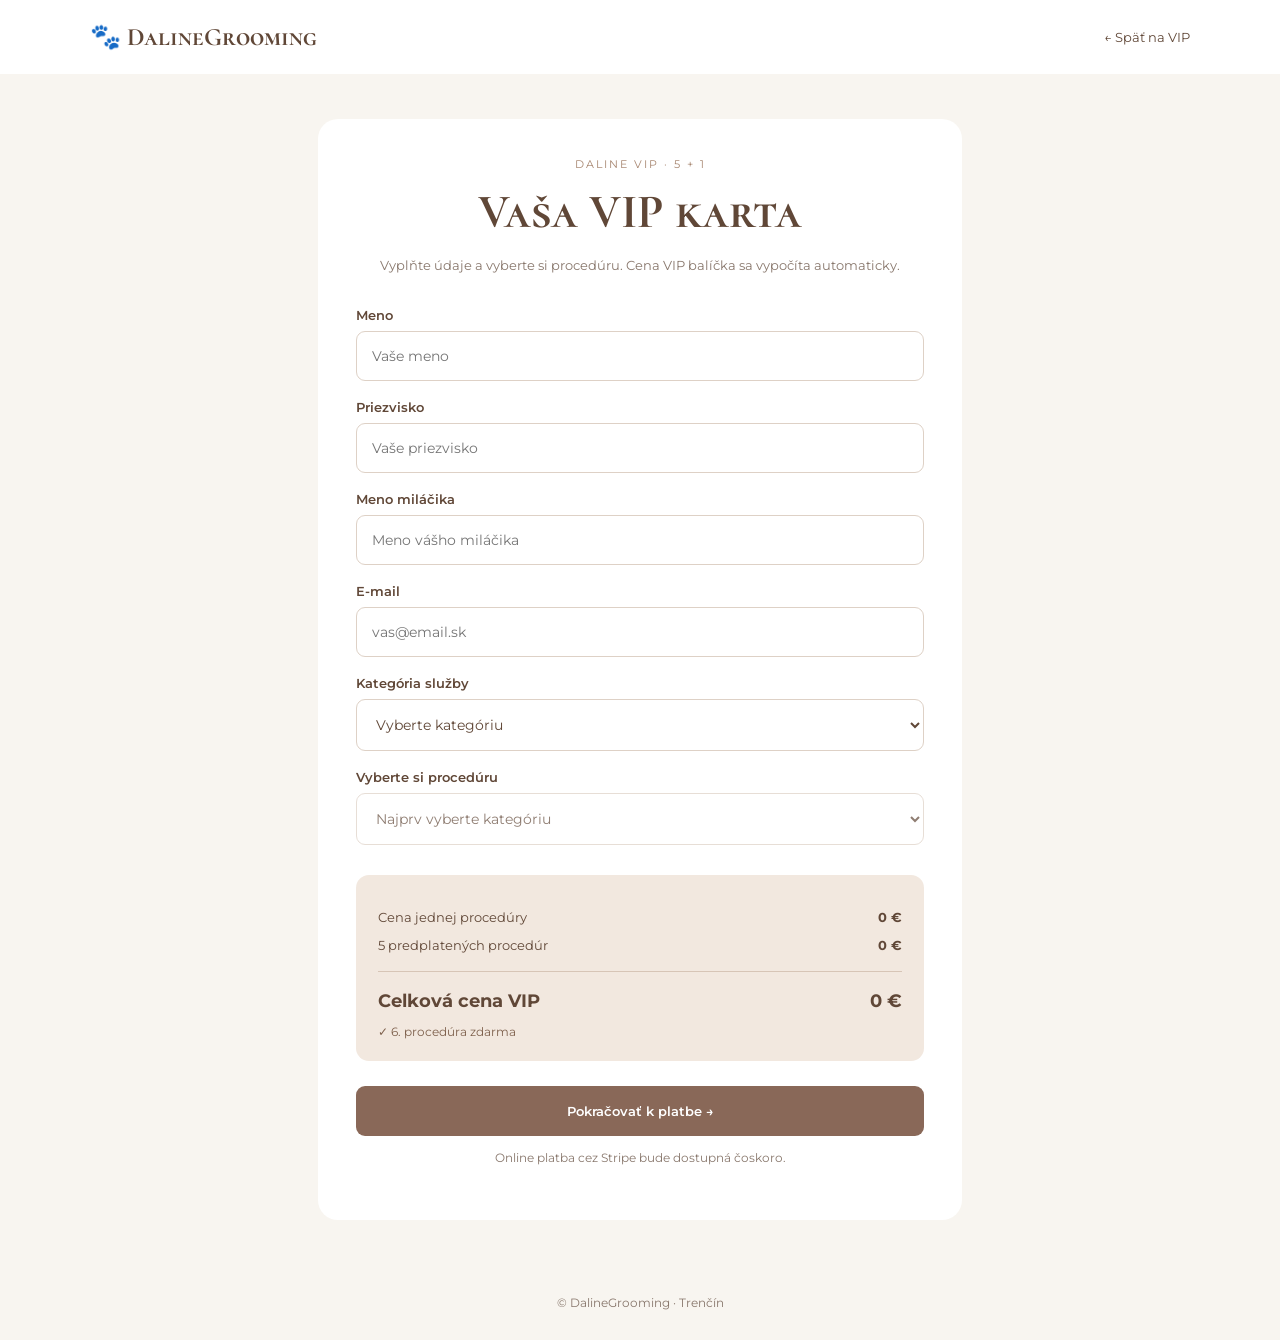
==== daline-vip-payment.html @ b9f5e834 "Add Daline VIP and Stripe checkout" ====
<!doctype html>

<html lang="sk">
  <head>
    <meta charset="UTF-8" />

    <meta name="viewport" content="width=device-width, initial-scale=1.0" />

    <title>VIP objednávka | DalineGrooming</title>

    <link
      href="https://fonts.googleapis.com/css2?family=Cormorant+SC:wght@500;600;700&family=Montserrat:wght@400;500;600;700&display=swap"
      rel="stylesheet"
    />

    <style>
      * {
        box-sizing: border-box;
      }

      body {
        margin: 0;

        background: #f8f5f0;

        color: #604737;

        font-family: Montserrat, sans-serif;
      }

      header {
        padding: 22px 7%;

        background: white;

        display: flex;

        justify-content: space-between;

        align-items: center;
      }

      .logo {
        font-family: "Cormorant SC", serif;

        font-size: 25px;

        font-weight: 700;

        text-decoration: none;

        color: #604737;
      }

      .back {
        color: #604737;

        text-decoration: none;

        font-size: 13px;
      }

      main {
        max-width: 680px;

        margin: 45px auto;

        padding: 0 18px;
      }

      .form-card {
        background: white;

        border-radius: 20px;

        padding: 38px;
      }

      .eyebrow {
        color: #a78670;

        font-size: 11px;

        letter-spacing: 2px;

        text-align: center;
      }

      h1 {
        font-family: "Cormorant SC", serif;

        font-size: 48px;

        text-align: center;

        margin: 12px 0;
      }

      .intro {
        text-align: center;

        color: #88776c;

        font-size: 13px;

        line-height: 1.8;

        margin-bottom: 30px;
      }

      label {
        display: block;

        font-size: 13px;

        font-weight: 600;

        margin: 18px 0 8px;
      }

      input,
      select {
        width: 100%;

        padding: 15px;

        border: 1px solid #ded1c6;

        border-radius: 9px;

        background: white;

        color: #604737;

        font-family: inherit;

        font-size: 14px;
      }

      input:focus,
      select:focus {
        outline: 2px solid #a78670;

        outline-offset: 1px;
      }

      .summary {
        background: #f2e8df;

        padding: 22px;

        border-radius: 13px;

        margin-top: 30px;
      }

      .summary-row {
        display: flex;

        justify-content: space-between;

        gap: 15px;

        margin: 12px 0;

        font-size: 13px;
      }

      .summary hr {
        border: 0;

        border-top: 1px solid #d7c5b6;

        margin: 18px 0;
      }

      .total {
        font-weight: 700;

        font-size: 18px;
      }

      .free {
        color: #7e604c;

        font-size: 12px;

        margin-bottom: 0;
      }

      button {
        width: 100%;

        background: #896858;

        color: white;

        padding: 17px;

        border: 0;

        border-radius: 9px;

        font-family: inherit;

        font-weight: 600;

        cursor: pointer;

        margin-top: 25px;
      }

      button:hover {
        background: #705344;
      }

      .note {
        font-size: 12px;

        color: #88776c;

        line-height: 1.7;

        text-align: center;
      }

      .message {
        font-size: 13px;

        line-height: 1.6;

        text-align: center;

        color: #604737;
      }

      footer {
        text-align: center;

        padding: 30px;

        font-size: 12px;

        color: #88776c;
      }

      @media (max-width: 600px) {
        .form-card {
          padding: 24px 20px;
        }

        h1 {
          font-size: 39px;
        }

        .back {
          font-size: 11px;
        }
      }
    </style>
  </head>

  <body>
    <header>
      <a class="logo" href="index.html">🐾 DalineGrooming</a>

      <a class="back" href="daline-vip.html">← Späť na VIP</a>
    </header>

    <main>
      <section class="form-card">
        <div class="eyebrow">DALINE VIP · 5 + 1</div>

        <h1>Vaša VIP karta</h1>

        <p class="intro">
          Vyplňte údaje a vyberte si procedúru. Cena VIP balíčka sa vypočíta
          automaticky.
        </p>

        <form id="vipForm">
          <label for="firstName">Meno</label>

          <input
            id="firstName"
            name="firstName"
            type="text"
            placeholder="Vaše meno"
            autocomplete="given-name"
            required
          />

          <label for="lastName">Priezvisko</label
          ><input
            id="lastName"
            name="lastName"
            type="text"
            placeholder="Vaše priezvisko"
            autocomplete="family-name"
            required
          />

          <label for="petName">Meno miláčika</label>

          <input
            id="petName"
            name="petName"
            type="text"
            placeholder="Meno vášho miláčika"
            required
          />

          <label for="email">E-mail</label>

          <input
            id="email"
            name="email"
            type="email"
            placeholder="vas@email.sk"
            autocomplete="email"
            required
          />

          <label for="category">Kategória služby</label>

          <select id="category" required>
            <option value="">Vyberte kategóriu</option>

            <option value="grooming">Komplexný grooming</option>

            <option value="bathing">Kúpanie a starostlivosť</option>

            <option value="hygiene">Hygienický balíček</option>

            <option value="brushing">Vyčesávanie srsti</option>

            <option value="cats">Služby pre mačky</option>
          </select>

          <label for="service">Vyberte si procedúru</label>

          <select id="service" required disabled>
            <option value="">Najprv vyberte kategóriu</option>
          </select>

          <div class="summary">
            <div class="summary-row">
              <span>Cena jednej procedúry</span>

              <strong id="unitPrice">0 €</strong>
            </div>

            <div class="summary-row">
              <span>5 predplatených procedúr</span>

              <strong id="fivePrice">0 €</strong>
            </div>

            <hr />

            <div class="summary-row total">
              <span>Celková cena VIP</span>

              <span id="totalPrice">0 €</span>
            </div>

            <p class="free">✓ 6. procedúra zdarma</p>
          </div>

          <button type="submit">Pokračovať k platbe →</button>

          <p class="note">Online platba cez Stripe bude dostupná čoskoro.</p>

          <p class="message" id="status" role="status"></p>
        </form>
      </section>
    </main>

    <footer>© DalineGrooming · Trenčín</footer>

    <script>
      // Ceny podľa aktuálneho cenníka DalineGrooming.

      const services = {
        grooming: [
          { id: "groom-small", name: "Malý pes", price: 35 },

          { id: "groom-medium", name: "Stredný pes", price: 45 },

          { id: "groom-large", name: "Veľký pes", price: 60 },
        ],

        bathing: [
          { id: "bath-small", name: "Malý pes", price: 20 },

          { id: "bath-medium", name: "Stredný pes", price: 30 },

          { id: "bath-large", name: "Veľký pes", price: 40 },
        ],

        hygiene: [
          { id: "hygiene-small", name: "Malý pes", price: 25 },

          { id: "hygiene-medium", name: "Stredný pes", price: 35 },

          { id: "hygiene-large", name: "Veľký pes", price: 45 },
        ],

        brushing: [
          { id: "brush-small", name: "Malý pes", price: 15 },

          { id: "brush-medium", name: "Stredný pes", price: 20 },

          { id: "brush-large", name: "Veľký pes", price: 35 },
        ],

        cats: [
          { id: "cat-shedding", name: "Expresné pĺznutie", price: 40 },

          { id: "cat-brushing", name: "Vyčesávanie", price: 20 },

          { id: "cat-nails", name: "Strihanie pazúrikov", price: 5 },

          { id: "cat-grooming", name: "Komplexný grooming", price: 35 },
        ],
      };

      const category = document.getElementById("category");

      const service = document.getElementById("service");

      const unitPrice = document.getElementById("unitPrice");

      const fivePrice = document.getElementById("fivePrice");

      const totalPrice = document.getElementById("totalPrice");

      const status = document.getElementById("status");

      function updatePrice() {
        const items = services[category.value] || [];

        const selected = items.find((item) => item.id === service.value);

        const price = selected ? selected.price : 0;

        unitPrice.textContent = price + " €";

        fivePrice.textContent = price * 5 + " €";

        totalPrice.textContent = price * 5 + " €";
      }

      category.addEventListener("change", function () {
        const items = services[category.value] || [];

        service.innerHTML = "";

        const placeholder = document.createElement("option");

        placeholder.value = "";

        placeholder.textContent = "Vyberte procedúru";

        service.appendChild(placeholder);

        items.forEach((item) => {
          const option = document.createElement("option");

          option.value = item.id;

          option.textContent = item.name + " — " + item.price + " €";

          service.appendChild(option);
        });

        service.disabled = items.length === 0;

        updatePrice();

        status.textContent = "";
      });

      service.addEventListener("change", function () {
        updatePrice();

        status.textContent = "";
      });
      const WORKER_URL = "https://daline-vip-checkout.bogdanka1833.workers.dev";

      document
        .getElementById("vipForm")
        .addEventListener("submit", async function (event) {
          event.preventDefault();

          const button = this.querySelector('button[type="submit"]');

          button.disabled = true;
          button.textContent = "Pripravujeme platbu...";
          status.textContent = "";

          try {
            const response = await fetch(WORKER_URL + "/create-checkout", {
              method: "POST",
              headers: {
                "Content-Type": "application/json",
              },
              body: JSON.stringify({
                firstName: document.getElementById("firstName").value,
                lastName: document.getElementById("lastName").value,
                petName: document.getElementById("petName").value,
                email: document.getElementById("email").value,
                serviceId: service.value,
              }),
            });

            const result = await response.json();

            if (!response.ok || !result.url) {
              throw new Error(
                result.error || "Platbu sa nepodarilo pripraviť.",
              );
            }

            window.location.assign(result.url);
          } catch (error) {
            status.textContent =
              error.message || "Nastala chyba. Skúste to znova.";

            button.disabled = false;
            button.textContent = "Pokračovať k platbe →";
          }
        });
    </script>
  </body>
</html>
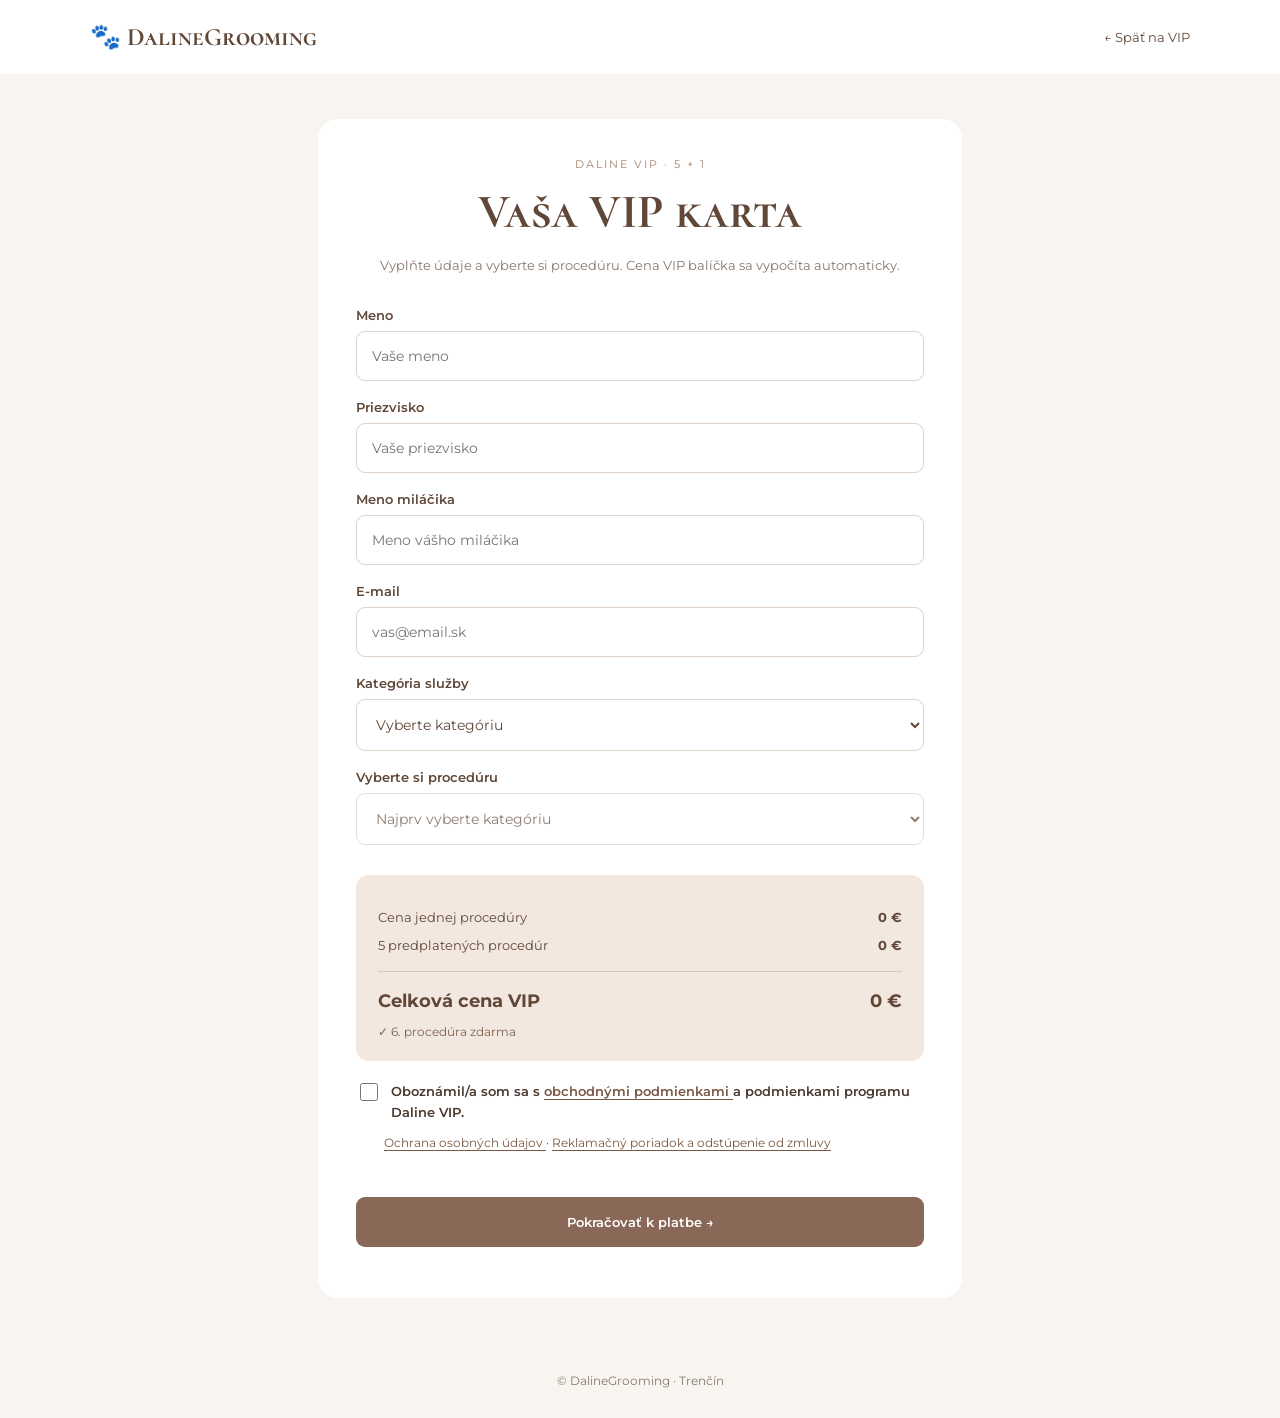
==== commit 33824974: "Add VIP legal pages and consent checkbox" ====
--- a/daline-vip-payment.html
+++ b/daline-vip-payment.html
@@ -256,6 +256,43 @@
         .back {
           font-size: 11px;
         }
+      }
+      /* Daline VIP – legal links */
+      .vip-consent {
+        margin: 20px 0;
+        font-size: 13px;
+        line-height: 1.6;
+        color: #49382e;
+      }
+
+      .vip-consent label {
+        display: flex;
+        align-items: flex-start;
+        gap: 10px;
+        cursor: pointer;
+      }
+
+      .vip-consent input[type="checkbox"] {
+        width: 18px;
+        height: 18px;
+        flex-shrink: 0;
+        margin-top: 2px;
+        accent-color: #795844;
+      }
+
+      .vip-consent a {
+        color: #795844;
+        text-decoration: underline;
+        text-underline-offset: 3px;
+      }
+
+      .vip-consent a:hover {
+        color: #49382e;
+      }
+
+      .vip-legal-links {
+        margin: 10px 0 0 28px;
+        font-size: 12px;
       }
     </style>
   </head>
@@ -366,10 +403,46 @@
 
             <p class="free">✓ 6. procedúra zdarma</p>
           </div>
-
+          <div class="vip-consent">
+            <label for="acceptTerms">
+              <input
+                type="checkbox"
+                id="acceptTerms"
+                name="acceptTerms"
+                required
+              />
+              <span>
+                Oboznámil/a som sa s
+                <a
+                  href="obchodne-podmienky.html"
+                  target="_blank"
+                  rel="noopener noreferrer"
+                >
+                  obchodnými podmienkami
+                </a>
+                a podmienkami programu Daline VIP.
+              </span>
+            </label>
+
+            <p class="vip-legal-links">
+              <a
+                href="ochrana-osobnych-udajov.html"
+                target="_blank"
+                rel="noopener noreferrer"
+              >
+                Ochrana osobných údajov
+              </a>
+              ·
+              <a
+                href="reklamacny-poriadok.html"
+                target="_blank"
+                rel="noopener noreferrer"
+              >
+                Reklamačný poriadok a odstúpenie od zmluvy
+              </a>
+            </p>
+          </div>
           <button type="submit">Pokračovať k platbe →</button>
-
-          <p class="note">Online platba cez Stripe bude dostupná čoskoro.</p>
 
           <p class="message" id="status" role="status"></p>
         </form>
@@ -492,7 +565,12 @@
         .getElementById("vipForm")
         .addEventListener("submit", async function (event) {
           event.preventDefault();
-
+          const acceptTerms = document.getElementById("acceptTerms");
+
+          if (!acceptTerms.checked) {
+            acceptTerms.reportValidity();
+            return;
+          }
           const button = this.querySelector('button[type="submit"]');
 
           button.disabled = true;
